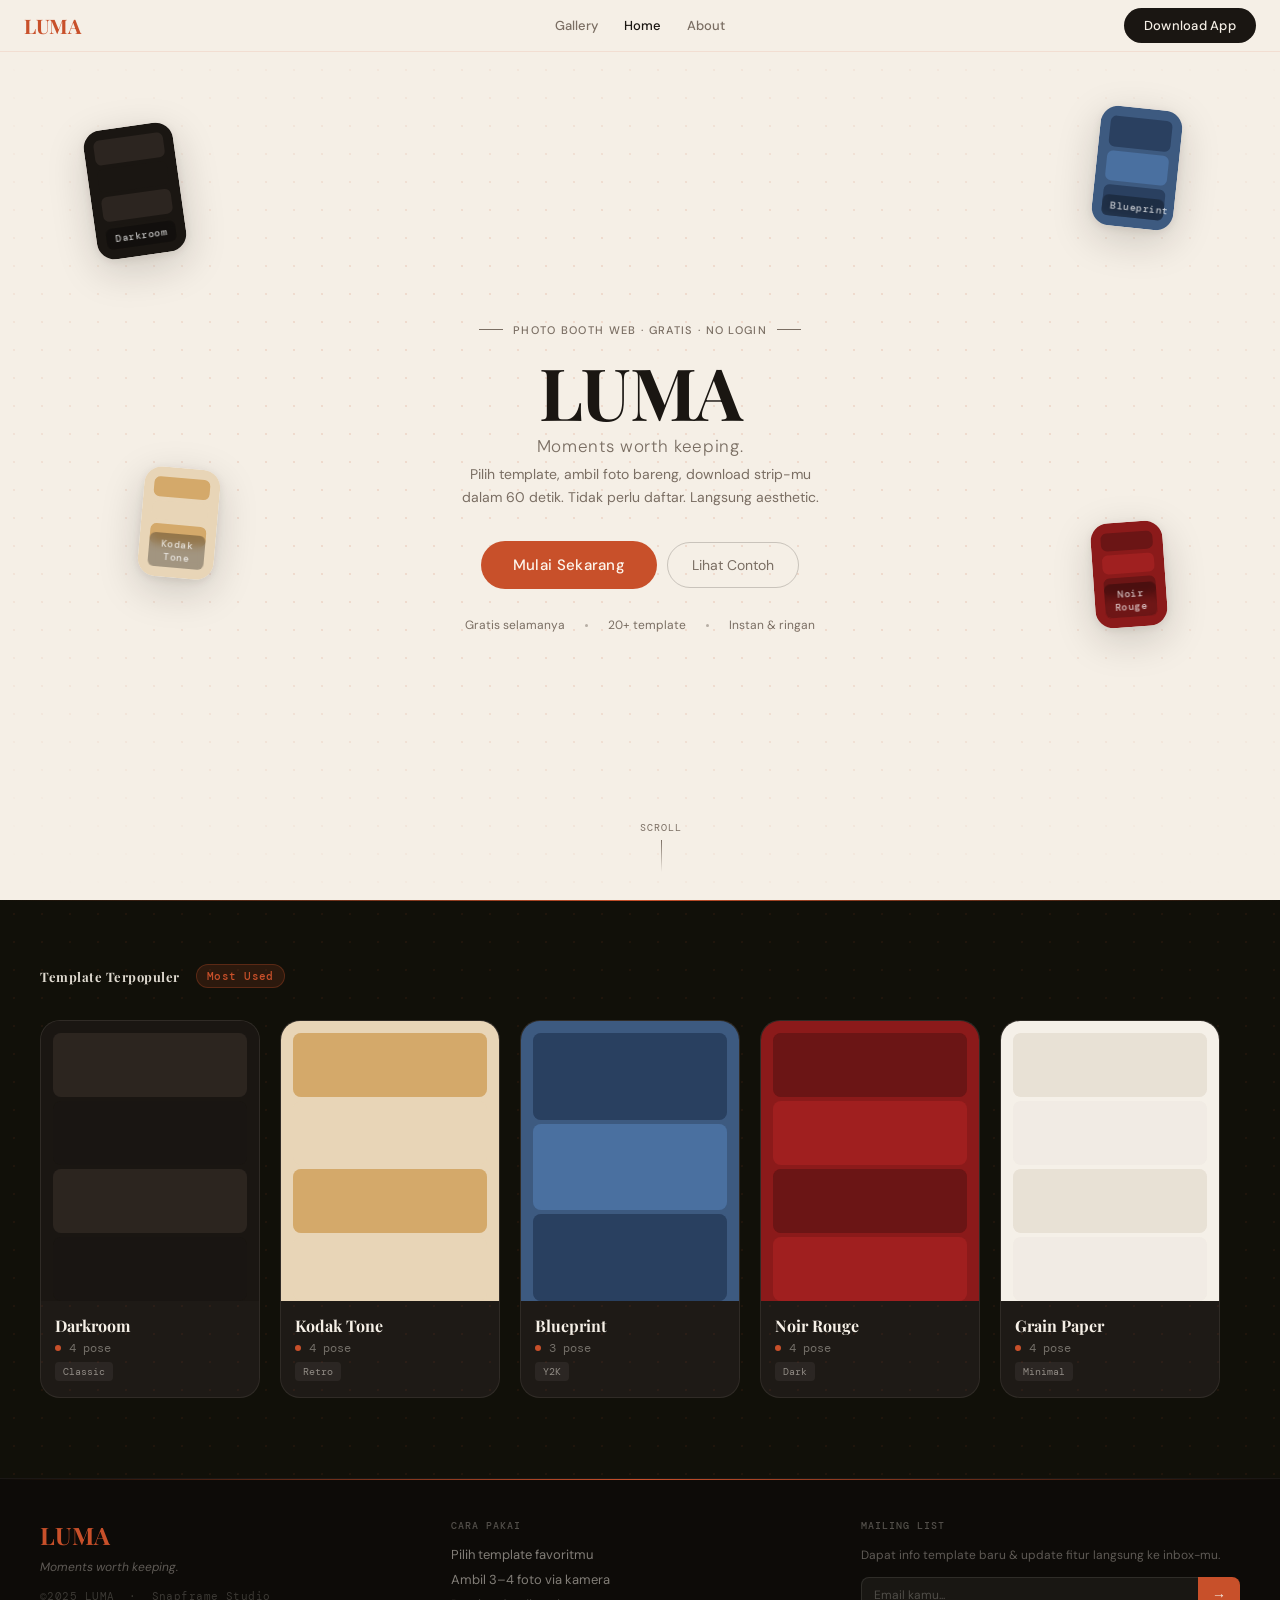
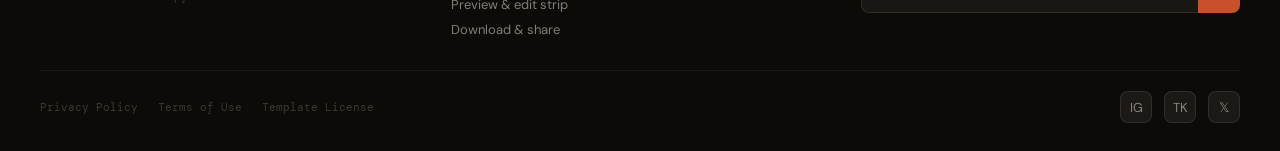
==== index.html @ 348cde43 "first commit" ====
<!DOCTYPE html>
<html lang="id">
<head>
  <meta charset="UTF-8">
  <meta name="viewport" content="width=device-width, initial-scale=1.0">
  <title>LUMA — Moments worth keeping.</title>

  <!-- Fonts -->
  <link rel="preconnect" href="https://fonts.googleapis.com">
  <link rel="preconnect" href="https://fonts.gstatic.com" crossorigin>
  <link href="https://fonts.googleapis.com/css2?family=Playfair+Display:ital,wght@0,700;1,700&family=DM+Sans:wght@300;400;500&family=DM+Mono:wght@400;500&display=swap" rel="stylesheet">

  <!-- CSS -->
  <link rel="stylesheet" href="apperance/main.css">
  <link rel="stylesheet" href="apperance/layout.css">
  <link rel="stylesheet" href="apperance/card.css">
</head>
<body>

<!-- ─── NAVBAR ─────────────────────────── -->
<nav>
  <a class="nav-logo" href="#">LUMA</a>

  <div class="nav-links">
      <a class="nav-link" href="gallery.html">Gallery</a>
      <a class="nav-link active" href="#start">Home</a>
    <a class="nav-link" href="#about">About</a>
  </div>

  <button class="nav-cta">Download App</button>
</nav>

<!-- ─── HERO ──────────────────────────── -->
<section class="hero" id="start">

  <!-- floating cards -->
  <div class="float-card fc-1" id="fc1">
    <div class="card-inner" id="fci1">
      <div class="strip-preview"></div>
      <div class="strip-label" id="fcl1">Darkroom</div>
    </div>
  </div>

  <div class="float-card fc-2" id="fc2">
    <div class="card-inner" id="fci2">
      <div class="strip-preview"></div>
      <div class="strip-label" id="fcl2">Kodak Tone</div>
    </div>
  </div>

  <div class="float-card fc-3" id="fc3">
    <div class="card-inner" id="fci3">
      <div class="strip-preview"></div>
      <div class="strip-label" id="fcl3">Blueprint</div>
    </div>
  </div>

  <div class="float-card fc-4" id="fc4">
    <div class="card-inner" id="fci4">
      <div class="strip-preview"></div>
      <div class="strip-label" id="fcl4">Noir Rouge</div>
    </div>
  </div>

  <!-- main content -->
  <div class="hero-content">
    <div class="hero-eyebrow">
      Photo Booth Web &middot; Gratis &middot; No Login
    </div>

    <h1 class="hero-title">LUMA</h1>

    <p class="hero-tagline">
      Moments worth keeping.
    </p>

    <p class="hero-sub">
      Pilih template, ambil foto bareng, download strip-mu dalam 60 detik.
      Tidak perlu daftar. Langsung aesthetic.
    </p>

    <div class="hero-actions">
      <button
        class="btn-primary"
        onclick="window.location.href='gallery.html'"
      >
        Mulai Sekarang
      </button>

      <button
        class="btn-ghost"
        onclick="document.getElementById('about-section').scrollIntoView({behavior:'smooth'})"
      >
        Lihat Contoh
      </button>
    </div>

    <div class="hero-stats">
      <span>Gratis selamanya</span>
      <span class="h-dot"></span>
      <span>20+ template</span>
      <span class="h-dot"></span>
      <span>Instan &amp; ringan</span>
    </div>
  </div>

  <div class="scroll-cue">
    <span>Scroll</span>
    <div class="scroll-arrow"></div>
  </div>
</section>

<!-- ─── DARK / GALLERY SECTION ─────────── -->
<section class="dark-section" id="gallery-section">

  <div class="section-header">
    <span class="section-title-dark">Template Terpopuler</span>
    <span class="section-badge">Most Used</span>
  </div>

  <div class="cards-row" id="cardsRow"></div>

</section>

<!-- ─── FOOTER ────────────────────────── -->
<footer id="about-section">

  <div class="footer-grid">

    <div>
      <div class="footer-logo">LUMA</div>

      <div class="footer-tagline">
        Moments worth keeping.
      </div>

      <div class="footer-copy">
        &copy;2025 LUMA &nbsp;&middot;&nbsp; Snapframe Studio
      </div>
    </div>

    <div id="tutorial">
      <div class="footer-col-title">Cara Pakai</div>

      <div class="footer-links">
        <a class="footer-link" href="#">Pilih template favoritmu</a>
        <a class="footer-link" href="#">Ambil 3–4 foto via kamera</a>
        <a class="footer-link" href="#">Preview &amp; edit strip</a>
        <a class="footer-link" href="#">Download &amp; share</a>
      </div>
    </div>

    <div id="about">

      <div class="footer-col-title">Mailing List</div>

      <p
        style="
          font-size:12px;
          color:rgba(245,239,230,.35);
          margin-bottom:12px;
          line-height:1.6;
        "
      >
        Dapat info template baru &amp; update fitur langsung ke inbox-mu.
      </p>

      <div class="footer-email">
        <input
          class="footer-input"
          type="email"
          placeholder="Email kamu..."
        >

        <button class="footer-email-btn">→</button>
      </div>

    </div>

  </div>

  <div class="footer-bottom">

    <div class="footer-bottom-left">
      <a href="#">Privacy Policy</a>
      <a href="#">Terms of Use</a>
      <a href="#">Template License</a>
    </div>

    <div class="footer-social">
      <a class="social-btn" href="#" aria-label="Instagram" title="Instagram">
        IG
      </a>

      <a class="social-btn" href="#" aria-label="TikTok" title="TikTok">
        TK
      </a>

      <a class="social-btn" href="#" aria-label="Twitter/X" title="Twitter/X">
        𝕏
      </a>
    </div>

  </div>

</footer>

<!-- JS -->
<script src="engine/main.js"></script>
<script src="engine/card.js"></script>

</body>
</html>
---- apperance/main.css ----
@import url('https://fonts.googleapis.com/css2?family=Playfair+Display:ital,wght@0,700;1,700&family=DM+Sans:wght@300;400;500&family=DM+Mono:wght@400;500&display=swap');

*,
*::before,
*::after{
  box-sizing:border-box;
  margin:0;
  padding:0;
}

:root{
  --ink:#1A1612;
  --red:#C8502A;
  --gold:#D4A96A;
  --cream:#F5EFE6;
  --paper:#E8D5B7;
  --muted:#7A6E63;
  --surface:#2C2520;
  --dark:#111009;
  --darker:  #0d0b08;
  --border:  rgba(26,22,18,.1);
  --dot-clr:#c8502a21;
}

html{
  scroll-behavior:smooth;
}

body{
  font-family:'DM Sans',sans-serif;
  background:var(--cream);
  color:var(--ink);
  overflow-x:hidden;
  -webkit-font-smoothing: antialiased;
}

/* ─────────────────────────
   NAVBAR
───────────────────────── */
nav {
  position: fixed; top: 0; left: 0; right: 0; z-index: 200;
  height: 52px;
  display: flex; align-items: center; justify-content: space-between;
  padding: 0 24px;
  background: rgba(245,239,230,.9);
  backdrop-filter: blur(16px); -webkit-backdrop-filter: blur(16px);
  border-bottom: 1px solid rgba(200,80,42,.1);
}

.nav-logo {
  font-family: 'Playfair Display', serif;
  font-size: 20px; font-weight: 700;
  color: var(--red); letter-spacing: -.3px;
  text-decoration: none; flex-shrink: 0;
}
.nav-links {
  display: flex; align-items: center; gap: 2px;
  position: absolute; left: 50%; transform: translateX(-50%);
}
.nav-link {
  font-size: 13px; font-weight: 500;
  padding: 6px 12px; border-radius: 100px;
  border: none; background: transparent;
  color: var(--muted); cursor: pointer;
  transition: color .15s, background .15s;
  text-decoration: none; white-space: nowrap;
}
.nav-link:hover  { color: var(--ink); background: rgba(26,22,18,.06); }
.nav-link.active { color: var(--ink); }
.nav-cta {
  font-size: 12px; font-weight: 500;
  padding: 8px 16px; border-radius: 100px;
  background: var(--ink); color: var(--cream);
  border: none; cursor: pointer;
  transition: background .15s, transform .08s;
  white-space: nowrap; flex-shrink: 0;
  font-family: 'DM Sans', sans-serif;
}
.nav-cta:hover  { background: var(--surface); }
.nav-cta:active { transform: scale(.97); }

.nav-cta{
  font-size:13px;
  font-weight:500;

  padding:9px 20px;
  border-radius:100px;

  background:var(--ink);
  color:var(--cream);

  border:none;
  cursor:pointer;

  transition:background .15s,transform .08s;

  letter-spacing:.02em;
}

.nav-cta:hover{
  background:var(--surface);
}

.nav-cta:active{
  transform:scale(.97);
}

/* ─────────────────────────
   HERO
───────────────────────── */

.hero::before{
  content:'';

  position:absolute;
  inset:0;

  background-image:
    radial-gradient(circle,var(--dot-clr) 1px,transparent 1px);

  background-size:28px 28px;

  pointer-events:none;
}

.hero::after{
  content:'';

  position:absolute;
  inset:0;

  background:
    radial-gradient(
      ellipse 80% 60% at 50% 50%,
      transparent 40%,
      var(--cream) 100%
    );

  pointer-events:none;
}

.hero-content{
  position:relative;
  z-index:2;

  text-align:center;

  padding:0 24px;
  max-width:640px;
}

.hero-eyebrow{
  font-size:11px;
  font-weight:500;

  letter-spacing:.12em;
  text-transform:uppercase;

  color:var(--muted);

  margin-bottom:18px;

  display:flex;
  align-items:center;
  justify-content:center;
  gap:10px;
}

.hero-eyebrow::before,
.hero-eyebrow::after{
  content:'';

  display:inline-block;

  width:24px;
  height:1px;

  background:var(--muted);
}

.hero-title{
  font-family:'Playfair Display',serif;

  font-size:clamp(42px,8vw,72px);
  font-weight:700;
  line-height:1;

  letter-spacing:-1.5px;

  color:var(--ink);

  margin-bottom:8px;
}

.hero-title em{
  color:var(--red);
  font-style:italic;
}

.hero-tagline{
  font-size:clamp(14px,2vw,17px);
  color:var(--muted);

  margin-bottom:6px;

  font-weight:300;
  letter-spacing:.04em;
}

.hero-sub{
  font-size:14px;
  color:var(--muted);

  line-height:1.65;

  margin-bottom:32px;

  max-width:380px;

  margin-left:auto;
  margin-right:auto;
}

.hero-actions{
  display:flex;
  align-items:center;
  justify-content:center;
  gap:10px;

  margin-bottom:28px;
}

.btn-primary{
  padding:14px 32px;
  border-radius:100px;

  background:var(--red);
  color:#FDF5EC;

  border:none;

  font-size:15px;
  font-weight:500;

  cursor:pointer;

  transition:opacity .15s,transform .08s;

  font-family:'DM Sans',sans-serif;
  letter-spacing:.02em;
}

.btn-primary:hover{
  opacity:.88;
}

.btn-primary:active{
  transform:scale(.97);
}

.btn-ghost{
  padding:13px 24px;
  border-radius:100px;

  background:transparent;
  color:var(--muted);

  border:1px solid rgba(26,22,18,.2);

  font-size:14px;
  font-weight:400;

  cursor:pointer;

  transition:all .15s;

  font-family:'DM Sans',sans-serif;
}

.btn-ghost:hover{
  background:rgba(26,22,18,.06);
  color:var(--ink);
}

.hero-stats{
  display:flex;
  align-items:center;
  justify-content:center;
  gap:20px;

  font-size:12px;
  color:var(--muted);
}

.h-dot{
  width:3px;
  height:3px;

  border-radius:50%;

  background:var(--muted);
  opacity:.5;
}

/* ─────────────────────────
   FLOATING CARDS
───────────────────────── */
.float-card{
  position:absolute;
  z-index:2;

  border-radius:18px;
  overflow:hidden;

  box-shadow:
    0 12px 40px rgba(26,22,18,.18),
    0 2px 8px rgba(26,22,18,.08);

  cursor:pointer;

  transition:transform .3s ease;
}

.float-card:hover{
  transform:scale(1.04) rotate(0deg) !important;
}

.float-card .card-inner{
  width:100%;
  height:100%;

  position:relative;

  transition:opacity .5s ease;
}

.float-card .card-inner.fade-out{
  opacity:0;
}

.strip-preview{
  width:100%;
  height:100%;

  display:flex;
  flex-direction:column;
  gap:4px;

  padding:10px;
}

.sp-slot{
  flex:1;
  border-radius:6px;
}

.strip-label{
  position:absolute;

  bottom:10px;
  left:10px;
  right:10px;

  font-size:10px;
  font-weight:500;

  color:rgba(255,255,255,.7);

  background:rgba(0,0,0,.3);

  backdrop-filter:blur(4px);

  border-radius:6px;

  padding:4px 8px;

  text-align:center;

  font-family:'DM Mono',monospace;
  letter-spacing:.05em;
}

.fc-1{
  width:90px;
  height:130px;

  top:14%;
  left:7%;

  transform:rotate(-8deg);
}

.fc-2{
  width:76px;
  height:110px;

  top:52%;
  left:11%;

  transform:rotate(5deg);
}

.fc-3{
  width:82px;
  height:120px;

  top:12%;
  right:8%;

  transform:rotate(6deg);
}

.fc-4{
  width:72px;
  height:105px;

  top:58%;
  right:9%;

  transform:rotate(-4deg);
}

/* ─────────────────────────
   DARK SECTION
───────────────────────── */
.dark-section{
  background:var(--dark);

  padding:64px 0 80px;

  position:relative;
  overflow:hidden;
}

.dark-section::before{
  content:'';

  position:absolute;
  inset:0;

  background-image:
    radial-gradient(circle,rgba(200,80,42,.08) 1px,transparent 1px);

  background-size:28px 28px;

  pointer-events:none;
}

.dark-section::after{
  content:'';

  position:absolute;

  top:0;
  left:0;
  right:0;

  height:1px;

  background:
    linear-gradient(
      90deg,
      transparent,
      var(--red),
      transparent
    );
}

.section-header{
  padding:0 40px;
  margin-bottom:32px;

  display:flex;
  align-items:center;
  gap:16px;
}

.section-title-dark{
  font-family:'Playfair Display',serif;

  font-size:13px;
  font-weight:700;

  color:rgba(245,239,230,.9);

  letter-spacing:.04em;
}

.section-badge{
  font-size:11px;
  font-weight:500;

  padding:4px 10px;
  border-radius:100px;

  background:rgba(200,80,42,.15);
  color:var(--red);

  border:1px solid rgba(200,80,42,.3);

  font-family:'DM Mono',monospace;
  letter-spacing:.04em;
}

/* ─────────────────────────
   RESULT CARDS
───────────────────────── */
.cards-row{
  display:flex;
  gap:20px;

  padding:0 40px;

  overflow-x:auto;

  scrollbar-width:none;
}

.cards-row::-webkit-scrollbar{
  display:none;
}

.result-card{
  flex-shrink:0;

  width:220px;

  border-radius:20px;
  overflow:hidden;

  background:#1e1a16;

  border:1px solid rgba(245,239,230,.08);

  cursor:pointer;

  transition:transform .2s,border-color .2s;
}

.result-card:hover{
  transform:translateY(-6px);
  border-color:rgba(200,80,42,.4);
}

.rc-preview{
  height:280px;

  display:flex;
  flex-direction:column;
  gap:4px;

  padding:12px 12px 0;

  position:relative;
}

.rc-slot{
  flex:1;

  border-radius:8px;

  background:var(--surface);

  overflow:hidden;
  position:relative;
}

.rc-slot::after{
  content:'';

  position:absolute;
  inset:0;

  background:inherit;
  opacity:.3;
}

.rc-footer{
  padding:14px 14px 16px;
}

.rc-name{
  font-family:'Playfair Display',serif;

  font-size:16px;
  font-weight:700;

  color:var(--cream);

  margin-bottom:4px;
}

.rc-meta{
  display:flex;
  align-items:center;
  gap:8px;

  font-size:12px;

  color:rgba(245,239,230,.4);

  font-family:'DM Mono',monospace;
}

.rc-dot{
  width:6px;
  height:6px;

  border-radius:50%;

  background:var(--red);
}

.rc-style-badge{
  display:inline-block;

  font-size:10px;

  padding:3px 8px;
  border-radius:4px;

  background:rgba(245,239,230,.06);

  color:rgba(245,239,230,.5);

  font-family:'DM Mono',monospace;

  margin-top:6px;
}

/* ─────────────────────────
   FOOTER
───────────────────────── */
footer{
  background:#0d0b08;

  padding:40px 40px 28px;

  border-top:1px solid rgba(245,239,230,.06);

  position:relative;
}

footer::before{
  content:'';

  position:absolute;

  top:0;
  left:0;
  right:0;

  height:1px;

  background:
    linear-gradient(
      90deg,
      transparent,
      var(--red),
      transparent
    );
}

.footer-grid{
  display:grid;
  grid-template-columns:1fr 1fr 1fr;

  gap:32px;

  margin-bottom:32px;
}

.footer-logo{
  font-family:'Playfair Display',serif;

  font-size:24px;
  font-weight:700;

  color:var(--red);

  margin-bottom:8px;
}

.footer-tagline{
  font-size:12px;

  color:rgba(245,239,230,.35);

  font-style:italic;

  margin-bottom:14px;
}

.footer-copy{
  font-size:11px;

  color:rgba(245,239,230,.2);

  font-family:'DM Mono',monospace;
  letter-spacing:.04em;
}

.footer-col-title{
  font-size:10px;
  font-weight:500;

  letter-spacing:.1em;
  text-transform:uppercase;

  color:rgba(245,239,230,.3);

  margin-bottom:14px;

  font-family:'DM Mono',monospace;
}

.footer-links{
  display:flex;
  flex-direction:column;
  gap:8px;
}

.footer-link{
  font-size:13px;

  color:rgba(245,239,230,.5);

  text-decoration:none;

  transition:color .15s;
}

.footer-link:hover{
  color:var(--cream);
}

.footer-email{
  display:flex;
  gap:0;

  margin-top:4px;
}

.footer-input{
  flex:1;

  background:rgba(245,239,230,.05);

  border:1px solid rgba(245,239,230,.1);
  border-right:none;

  border-radius:8px 0 0 8px;

  padding:9px 12px;

  font-size:12px;

  color:var(--cream);

  font-family:'DM Sans',sans-serif;

  outline:none;

  transition:border-color .15s;
}

.footer-input::placeholder{
  color:rgba(245,239,230,.25);
}

.footer-input:focus{
  border-color:rgba(200,80,42,.4);
}

.footer-email-btn{
  background:var(--red);

  border:none;

  border-radius:0 8px 8px 0;

  padding:9px 14px;

  color:var(--cream);

  font-size:14px;

  cursor:pointer;

  transition:opacity .15s;
}

.footer-email-btn:hover{
  opacity:.85;
}

.footer-bottom{
  border-top:1px solid rgba(245,239,230,.06);

  padding-top:20px;

  display:flex;
  align-items:center;
  justify-content:space-between;

  flex-wrap:wrap;
  gap:12px;
}

.footer-bottom-left{
  font-size:11px;

  color:rgba(245,239,230,.2);

  font-family:'DM Mono',monospace;

  display:flex;
  gap:20px;

  flex-wrap:wrap;
}

.footer-bottom-left a{
  color:rgba(245,239,230,.2);

  text-decoration:none;

  transition:color .15s;
}

.footer-bottom-left a:hover{
  color:rgba(245,239,230,.5);
}

.footer-social{
  display:flex;
  gap:12px;
}

.social-btn{
  width:32px;
  height:32px;

  border-radius:8px;

  background:rgba(245,239,230,.06);

  border:1px solid rgba(245,239,230,.1);

  display:flex;
  align-items:center;
  justify-content:center;

  cursor:pointer;

  transition:background .15s,border-color .15s;

  text-decoration:none;

  font-size:13px;

  color:rgba(245,239,230,.5);
}

.social-btn:hover{
  background:rgba(200,80,42,.15);

  border-color:rgba(200,80,42,.3);

  color:var(--red);
}

/* ─────────────────────────
   ANIMATIONS
───────────────────────── */
@keyframes float-1{
  0%,100%{
    transform:rotate(-8deg) translateY(0);
  }

  50%{
    transform:rotate(-8deg) translateY(-10px);
  }
}

@keyframes float-2{
  0%,100%{
    transform:rotate(5deg) translateY(0);
  }

  50%{
    transform:rotate(5deg) translateY(-8px);
  }
}

@keyframes float-3{
  0%,100%{
    transform:rotate(6deg) translateY(0);
  }

  50%{
    transform:rotate(6deg) translateY(-12px);
  }
}

@keyframes float-4{
  0%,100%{
    transform:rotate(-4deg) translateY(0);
  }

  50%{
    transform:rotate(-4deg) translateY(-9px);
  }
}

.fc-1{
  animation:float-1 4.5s ease-in-out infinite;
}

.fc-2{
  animation:float-2 5.2s ease-in-out infinite .8s;
}

.fc-3{
  animation:float-3 4.8s ease-in-out infinite 1.2s;
}

.fc-4{
  animation:float-4 5.5s ease-in-out infinite .4s;
}

@keyframes fade-up{
  from{
    opacity:0;
    transform:translateY(24px);
  }

  to{
    opacity:1;
    transform:translateY(0);
  }
}

.hero-content > *{
  animation:fade-up .7s ease-out both;
}

.hero-content > *:nth-child(1){
  animation-delay:.1s;
}

.hero-content > *:nth-child(2){
  animation-delay:.2s;
}

.hero-content > *:nth-child(3){
  animation-delay:.28s;
}

.hero-content > *:nth-child(4){
  animation-delay:.34s;
}

.hero-content > *:nth-child(5){
  animation-delay:.4s;
}

.hero-content > *:nth-child(6){
  animation-delay:.46s;
}

/* ─────────────────────────
   SCROLL CUE
───────────────────────── */
.scroll-cue{
  position:absolute;

  bottom:28px;
  left:50%;

  transform:translateX(-50%);

  z-index:4;

  display:flex;
  flex-direction:column;
  align-items:center;
  gap:6px;

  opacity:.5;

  animation:fade-up .7s ease-out .8s both;
}

.scroll-cue span{
  font-size:10px;

  letter-spacing:.1em;
  text-transform:uppercase;

  color:var(--muted);

  font-family:'DM Mono',monospace;
}

.scroll-arrow{
  width:1px;
  height:32px;

  background:
    linear-gradient(
      to bottom,
      var(--muted),
      transparent
    );

  animation:scroll-drop 1.6s ease-in-out infinite;
}

@keyframes scroll-drop{
  0%{
    opacity:.5;
    transform:scaleY(1) translateY(0);
  }

  100%{
    opacity:0;
    transform:scaleY(.6) translateY(12px);
  }
}

/* ─────────────────────────
   MOBILE
───────────────────────── */
@media (max-width:700px){

  .fc-1{
    width:72px;
    height:104px;
    left: 8%;
    top: 20%;
  }

  .fc-2{
    width:62px;
    height:90px;
    left:3%;
  }

  .fc-3{
    width:66px;
    height:96px;
    right:8%;
  }

  .fc-4{
    display:none;
  }

  .hero-title{
    font-size:38px;
    letter-spacing:-1px;
  }

  .footer-grid{
    grid-template-columns:1fr;
  }

  .cards-row{
    padding:0 20px;
  }

  .section-header{
    padding:0 20px;
  }

  nav{
    padding:0 16px;
  }

  .nav-links .nav-link{
    padding:6px 8px;
    font-size:12px;
  }

}

@media (max-width:400px){

  .hero-title{
    font-size:32px;
  }
  .nav-cta {
    font-size: 10px;
  }

}
---- apperance/layout.css ----
*,
*::before,
*::after{
  box-sizing:border-box;
  margin:0;
  padding:0;
}

.hero{
  min-height:100vh;

  padding:56px 0 0;

  position:relative;
  overflow:hidden;

  display:flex;
  flex-direction:column;
  align-items:center;
  justify-content:center;
}

/* ── PAGE WRAPPER ───────────────────────── */
.gallery-page {
  padding-top: 52px;
  min-height: 100vh;
}

/* ── HEADER BAND ─────────────────────────── */
.gallery-header {
  background: var(--cream);
  border-bottom: 1px solid var(--border);
  padding: 28px clamp(20px,5vw,48px) 0;
  position: sticky; top: 52px; z-index: 100;
  backdrop-filter: blur(12px);
  -webkit-backdrop-filter: blur(12px);
  background: rgba(245,239,230,.95);
}

.gallery-header-top {
  display: flex;
  align-items: flex-end;
  justify-content: space-between;
  gap: 16px;
  flex-wrap: wrap;
  margin-bottom: 20px;
}

.gallery-title-block h1 {
  font-family: 'Playfair Display', serif;
  font-size: clamp(22px, 3vw, 30px);
  font-weight: 700;
  letter-spacing: -.5px;
  color: var(--ink);
  line-height: 1;
  margin-bottom: 5px;
}
.gallery-title-block p {
  font-size: 13px;
  color: var(--muted);
  font-weight: 300;
}

/* search + sort row */
.gallery-controls {
  display: flex; align-items: center; gap: 10px; flex-wrap: wrap;
}
.search-wrap {
  position: relative;
}
.search-wrap svg {
  position: absolute; left: 11px; top: 50%;
  transform: translateY(-50%);
  color: var(--muted); pointer-events: none;
  width: 14px; height: 14px;
}
#search-input {
  width: 200px;
  padding: 8px 12px 8px 32px;
  border-radius: 100px;
  border: 1px solid var(--border);
  background: rgba(26,22,18,.04);
  font-size: 13px; font-family: 'DM Sans', sans-serif;
  color: var(--ink); outline: none;
  transition: border-color .15s, width .25s;
}
#search-input::placeholder { color: var(--muted); opacity: .7; }
#search-input:focus {
  border-color: rgba(200,80,42,.4);
  width: 240px;
  background: rgba(26,22,18,.02);
}

.sort-select-wrap { position: relative; }
.sort-select-wrap svg {
  position: absolute; right: 10px; top: 50%;
  transform: translateY(-50%);
  pointer-events: none; color: var(--muted);
  width: 12px; height: 12px;
}
#sort-select {
  padding: 8px 30px 8px 13px;
  border-radius: 100px;
  border: 1px solid var(--border);
  background: rgba(26,22,18,.04);
  font-size: 12px; font-family: 'DM Mono', monospace;
  color: var(--muted); cursor: pointer; outline: none;
  -webkit-appearance: none; appearance: none;
  transition: border-color .15s;
}
#sort-select:focus { border-color: rgba(200,80,42,.4); }

/* count */
#gallery-count {
  font-size: 12px; color: var(--muted);
  font-family: 'DM Mono', monospace;
  background: rgba(26,22,18,.05);
  padding: 7px 13px; border-radius: 100px;
  border: 1px solid var(--border);
  white-space: nowrap;
}

/* ── GENRE TABS ─────────────────────────── */
.genre-tabs-wrap {
  overflow-x: auto; scrollbar-width: none;
  -webkit-overflow-scrolling: touch;
}
.genre-tabs-wrap::-webkit-scrollbar { display: none; }
#genre-tabs {
  display: flex; gap: 0; padding-bottom: 0;
}
.genre-tab {
  flex-shrink: 0;
  padding: 9px 16px;
  font-size: 13px; font-weight: 500;
  color: var(--muted); cursor: pointer;
  border: none; background: transparent;
  border-bottom: 2px solid transparent;
  transition: color .15s, border-color .15s;
  white-space: nowrap;
  font-family: 'DM Sans', sans-serif;
  display: flex; align-items: center; gap: 5px;
}
.genre-tab:hover { color: var(--ink); }
.genre-tab.active { color: var(--red); border-bottom-color: var(--red); }
.genre-count {
  font-size: 10px; font-family: 'DM Mono', monospace;
  background: rgba(26,22,18,.07);
  padding: 2px 6px; border-radius: 100px;
  color: var(--muted);
}
.genre-tab.active .genre-count {
  background: rgba(200,80,42,.12);
  color: var(--red);
}

/* ── GRID SECTION ───────────────────────── */
.gallery-body {
  padding: 28px clamp(20px,5vw,48px);
}

/* masonry-ish grid */
#tpl-grid {
  display: grid;
  grid-template-columns: repeat(auto-fill, minmax(160px, 1fr));
  gap: 16px;
  align-items: start;
}

/* ── EMPTY STATE ────────────────────────── */
.grid-empty {
  grid-column: 1 / -1;
  text-align: center;
  padding: 80px 20px;
}
.grid-empty-icon  { font-size: 40px; margin-bottom: 12px; }
.grid-empty-title { font-family: 'Playfair Display', serif; font-size: 18px; font-weight: 700; color: var(--ink); margin-bottom: 6px; }
.grid-empty-sub   { font-size: 13px; color: var(--muted); }

/* ── RESPONSIVE ─────────────────────────── */
@media (min-width: 1400px) {
  #tpl-grid { grid-template-columns: repeat(auto-fill, minmax(180px, 1fr)); }
}
@media (max-width: 900px) {
  #tpl-grid { grid-template-columns: repeat(auto-fill, minmax(140px, 1fr)); gap: 12px; }
  #search-input { width: 170px; }
  #search-input:focus { width: 200px; }
}
@media (max-width: 600px) {
  .gallery-header { padding: 20px 16px 0; top: 48px; }
  .gallery-header-top { margin-bottom: 14px; }
  .gallery-title-block h1 { font-size: 20px; }
  .gallery-controls { gap: 7px; }
  #search-input { width: 140px; font-size: 12px; }
  #search-input:focus { width: 165px; }
  #sort-select { font-size: 11px; }
  #gallery-count { font-size: 11px; padding: 6px 10px; }
  .genre-tab { font-size: 12px; padding: 8px 12px; }
  .gallery-body { padding: 20px 16px; }
  #tpl-grid { grid-template-columns: repeat(auto-fill, minmax(130px, 1fr)); gap: 10px; }
}
@media (max-width: 380px) {
  #tpl-grid { grid-template-columns: repeat(2, 1fr); gap: 9px; }
  #search-input { width: 120px; }
  #search-input:focus { width: 140px; }
  .gallery-controls { gap: 6px; }
}
---- apperance/card.css ----
/* ════════════════════════════════════════
   LUMA — card.css  (template cards)
════════════════════════════════════════ */

/* ── CARD ───────────────────────────────── */
@keyframes card-in {
  from { opacity: 0; transform: translateY(14px); }
  to   { opacity: 1; transform: translateY(0); }
}

.tpl-card {
  border-radius: 14px;
  overflow: hidden;
  background: var(--cream);
  border: 1px solid rgba(26,22,18,.09);
  cursor: pointer;
  animation: card-in .4s ease-out both;
  transition: transform .2s, border-color .2s, box-shadow .2s;
}
.tpl-card:hover {
  transform: translateY(-4px);
  border-color: rgba(200,80,42,.3);
  box-shadow: 0 12px 32px rgba(26,22,18,.1);
}
.tpl-card.is-premium {
  opacity: .7;
  pointer-events: none; /* lock premium */
}

/* ── PREVIEW WRAP ──────────────────────── */
.card-preview-wrap {
  position: relative;
  overflow: hidden;
}

/* ── STRIP ──────────────────────────────── */
.tpl-strip {
  width: 100%;
  position: relative;
  overflow: hidden;
  display: flex;
  flex-direction: column;
}

.tpl-slots-wrap {
  display: flex;
  flex-direction: column;
  gap: 4px;
  width: 100%;
}

/* ── SLOTS ──────────────────────────────── */
.tpl-slot {
  width: 100%;
  /* height driven by aspect ratio of slot content */
  aspect-ratio: 4/3;
  position: relative;
  overflow: hidden;
  border-radius: 5px;
  flex-shrink: 0;
}

/* axis hint — small corner indicator */
.slot-axis-indicator {
  position: absolute;
  width: 6px; height: 6px;
  border-radius: 50%;
  background: rgba(255,255,255,.35);
  pointer-events: none;
}
.slot-axis-indicator[data-axis="top"]    { top: 5px; left: 50%; transform: translateX(-50%); }
.slot-axis-indicator[data-axis="bottom"] { bottom: 5px; left: 50%; transform: translateX(-50%); }
.slot-axis-indicator[data-axis="left"]   { left: 5px; top: 50%; transform: translateY(-50%); }
.slot-axis-indicator[data-axis="right"]  { right: 5px; top: 50%; transform: translateY(-50%); }
.slot-axis-indicator[data-axis="center"] { top: 50%; left: 50%; transform: translate(-50%,-50%); }

.slot-tint {
  position: absolute; inset: 0;
  pointer-events: none;
  border-radius: inherit;
}

/* ── LABEL ──────────────────────────────── */
.tpl-label {
  text-align: center;
  padding: 5px 8px 2px;
  font-size: 9px;
  letter-spacing: .08em;
  text-transform: uppercase;
  white-space: nowrap; overflow: hidden; text-overflow: ellipsis;
  position: relative; z-index: 2;
  flex-shrink: 0;
}
.tpl-label--serif { font-family: 'Playfair Display', serif; text-transform: none; font-size: 10px; font-style: italic; }
.tpl-label--mono  { font-family: 'DM Mono', monospace; }
.tpl-label--sans  { font-family: 'DM Sans', sans-serif; }
.tpl-label--xs    { font-size: 8px; }
.tpl-label--sm    { font-size: 10px; }
.tpl-label--md    { font-size: 12px; }

/* ── TEXTURES ───────────────────────────── */
.frame-texture {
  position: absolute; inset: 0; pointer-events: none; z-index: 1;
}
.frame-texture--grain {
  background-image: url("data:image/svg+xml,%3Csvg viewBox='0 0 200 200' xmlns='http://www.w3.org/2000/svg'%3E%3Cfilter id='n'%3E%3CfeTurbulence type='fractalNoise' baseFrequency='0.9' numOctaves='4' stitchTiles='stitch'/%3E%3C/filter%3E%3Crect width='100%25' height='100%25' filter='url(%23n)' opacity='0.06'/%3E%3C/svg%3E");
  background-size: 150px;
  opacity: .5;
  mix-blend-mode: overlay;
}
.frame-texture--paper {
  background-image: url("data:image/svg+xml,%3Csvg viewBox='0 0 100 100' xmlns='http://www.w3.org/2000/svg'%3E%3Cfilter id='n'%3E%3CfeTurbulence type='turbulence' baseFrequency='0.65' numOctaves='3' stitchTiles='stitch'/%3E%3C/filter%3E%3Crect width='100%25' height='100%25' filter='url(%23n)' opacity='0.04'/%3E%3C/svg%3E");
  background-size: 100px;
  opacity: .4;
  mix-blend-mode: multiply;
}

/* ── BADGES ─────────────────────────────── */
.card-badges {
  position: absolute;
  top: 8px; left: 8px;
  display: flex; gap: 4px; flex-wrap: wrap;
  z-index: 5;
}
.badge {
  font-size: 9px; font-weight: 500;
  padding: 3px 7px; border-radius: 4px;
  font-family: 'DM Mono', monospace;
  letter-spacing: .04em; line-height: 1;
}
.badge--hot     { background: var(--red); color: #FDF5EC; }
.badge--new     { background: rgba(61,90,128,.9); color: #c8e0ff; }
.badge--premium { background: rgba(212,169,106,.9); color: #2a1a04; }

/* ── PREMIUM LOCK ──────────────────────── */
.premium-lock {
  position: absolute; top: 8px; right: 8px; z-index: 5;
  background: rgba(0,0,0,.45);
  color: rgba(255,255,255,.7);
  border-radius: 6px;
  width: 24px; height: 24px;
  display: flex; align-items: center; justify-content: center;
}

/* ── HOVER OVERLAY ──────────────────────── */
.card-hover-overlay {
  position: absolute; inset: 0;
  background: rgba(26,22,18,.55);
  display: flex; align-items: center; justify-content: center;
  opacity: 0;
  transition: opacity .18s;
  z-index: 10;
}
.tpl-card:not(.is-premium):hover .card-hover-overlay { opacity: 1; }

.pick-btn {
  font-size: 12px; font-weight: 500;
  padding: 9px 18px; border-radius: 100px;
  background: var(--red); color: #FDF5EC;
  border: none; cursor: pointer;
  font-family: 'DM Sans', sans-serif;
  transition: opacity .13s, transform .08s;
  white-space: nowrap;
}
.pick-btn:hover  { opacity: .9; }
.pick-btn:active { transform: scale(.97); }

/* ── CARD META ──────────────────────────── */
.card-meta {
  padding: 10px 10px 11px;
  border-top: 1px solid rgba(26,22,18,.07);
}
.card-meta-top {
  display: flex; align-items: baseline;
  justify-content: space-between; gap: 6px;
  margin-bottom: 4px;
}
.card-name {
  font-size: 13px; font-weight: 500;
  color: var(--ink);
  white-space: nowrap; overflow: hidden; text-overflow: ellipsis;
  min-width: 0;
}
.card-id {
  font-size: 9px; font-family: 'DM Mono', monospace;
  color: var(--muted); opacity: .6;
  flex-shrink: 0;
}
.card-meta-bottom {
  display: flex; align-items: center; gap: 6px;
  margin-bottom: 7px;
}
.card-genre {
  font-size: 10px; font-family: 'DM Mono', monospace;
  background: rgba(26,22,18,.06);
  color: var(--muted);
  padding: 2px 7px; border-radius: 4px;
  text-transform: uppercase; letter-spacing: .05em;
}
.card-poses {
  font-size: 11px; color: var(--muted);
}
.card-meta-bottom .card-poses::before {
  content: '·';
  margin-right: 6px;
  opacity: .4;
}

/* ── TAGS ───────────────────────────────── */
.card-tags {
  display: flex; gap: 4px; flex-wrap: wrap;
}
.tag {
  font-size: 10px; font-family: 'DM Mono', monospace;
  color: rgba(122,110,99,.7);
  background: rgba(26,22,18,.04);
  padding: 2px 6px; border-radius: 4px;
  letter-spacing: .03em;
}

/* ── RESPONSIVE CARD ──────────────────────*/
@media (max-width: 600px) {
  .tpl-card { border-radius: 11px; }
  .card-name { font-size: 12px; }
  .card-meta { padding: 8px 8px 9px; }
  .card-tags  { display: none; } /* hide tags on small screens */
}
@media (max-width: 380px) {
  .card-meta { padding: 7px 7px 8px; }
  .card-name { font-size: 11px; }
  .card-id   { display: none; }
  .genre-tab { font-size: 11px; }
}
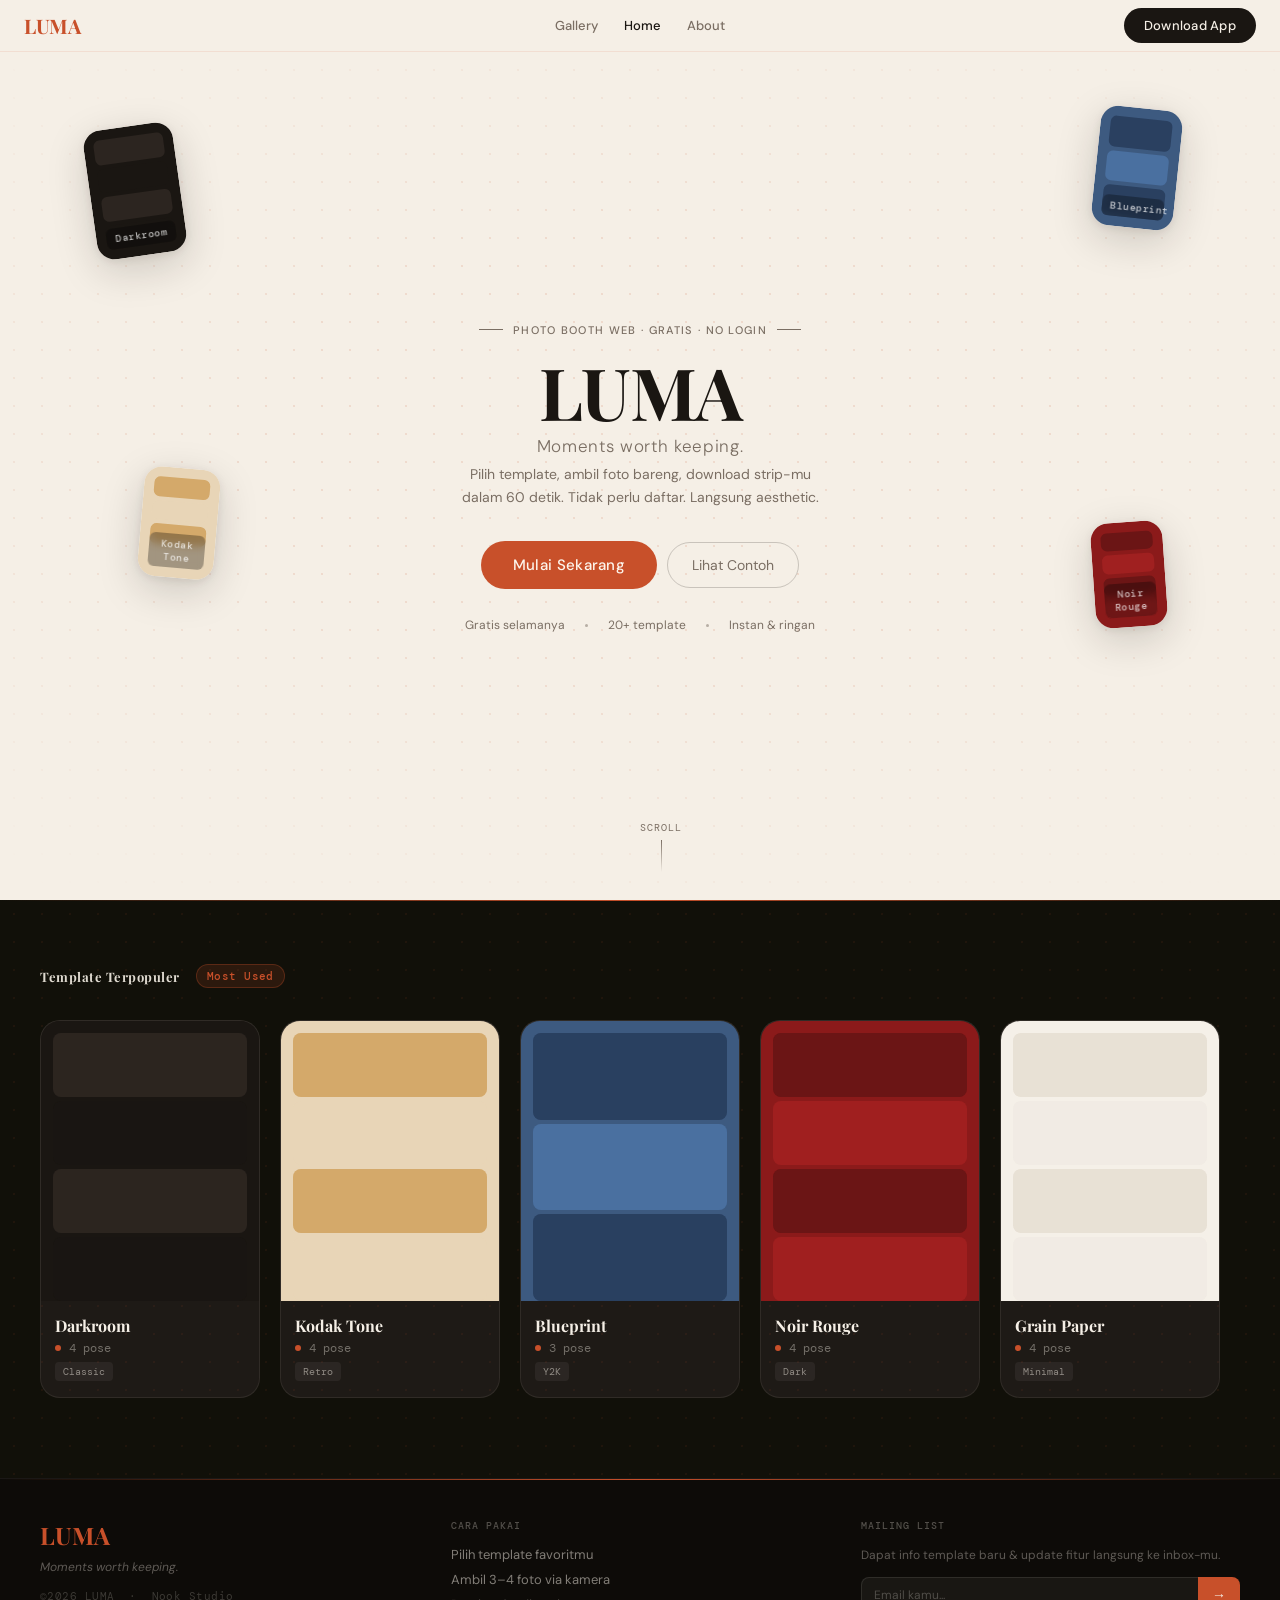
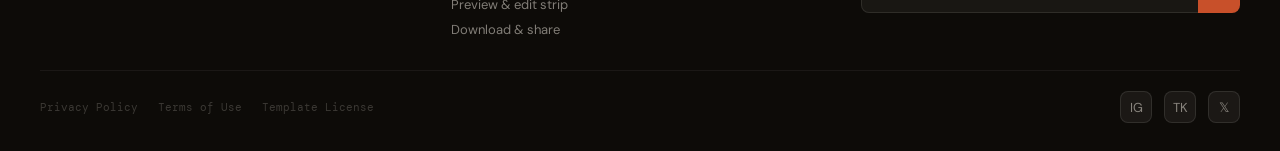
==== commit 1d2f95ac: "icon" ====
--- a/index.html
+++ b/index.html
@@ -14,6 +14,7 @@
   <link rel="stylesheet" href="apperance/main.css">
   <link rel="stylesheet" href="apperance/layout.css">
   <link rel="stylesheet" href="apperance/card.css">
+  <link rel="shortcut icon" href="assets/ico/luma_rmv.png" type="image/x-icon">
 </head>
 <body>
 
@@ -135,7 +136,7 @@
       </div>
 
       <div class="footer-copy">
-        &copy;2025 LUMA &nbsp;&middot;&nbsp; Snapframe Studio
+        &copy;2026 LUMA &nbsp;&middot;&nbsp; Nook Studio
       </div>
     </div>
 
@@ -143,10 +144,10 @@
       <div class="footer-col-title">Cara Pakai</div>
 
       <div class="footer-links">
-        <a class="footer-link" href="#">Pilih template favoritmu</a>
-        <a class="footer-link" href="#">Ambil 3–4 foto via kamera</a>
-        <a class="footer-link" href="#">Preview &amp; edit strip</a>
-        <a class="footer-link" href="#">Download &amp; share</a>
+        <a class="footer-link" href="gallery.html">Pilih template favoritmu</a>
+        <a class="footer-link" href="gallery.html">Ambil 3–4 foto via kamera</a>
+        <a class="footer-link" href="gallery.html">Preview &amp; edit strip</a>
+        <a class="footer-link" href="gallery.html">Download &amp; share</a>
       </div>
     </div>
 
@@ -188,15 +189,15 @@
     </div>
 
     <div class="footer-social">
-      <a class="social-btn" href="#" aria-label="Instagram" title="Instagram">
+      <a class="social-btn" href="https://www.instagram.com/aeell_n/" aria-label="Instagram" title="Instagram">
         IG
       </a>
 
-      <a class="social-btn" href="#" aria-label="TikTok" title="TikTok">
+      <a class="social-btn" href="https://www.instagram.com/aeell_n/" aria-label="TikTok" title="TikTok">
         TK
       </a>
 
-      <a class="social-btn" href="#" aria-label="Twitter/X" title="Twitter/X">
+      <a class="social-btn" href="https://www.instagram.com/aeell_n/" aria-label="Twitter/X" title="Twitter/X">
         𝕏
       </a>
     </div>
